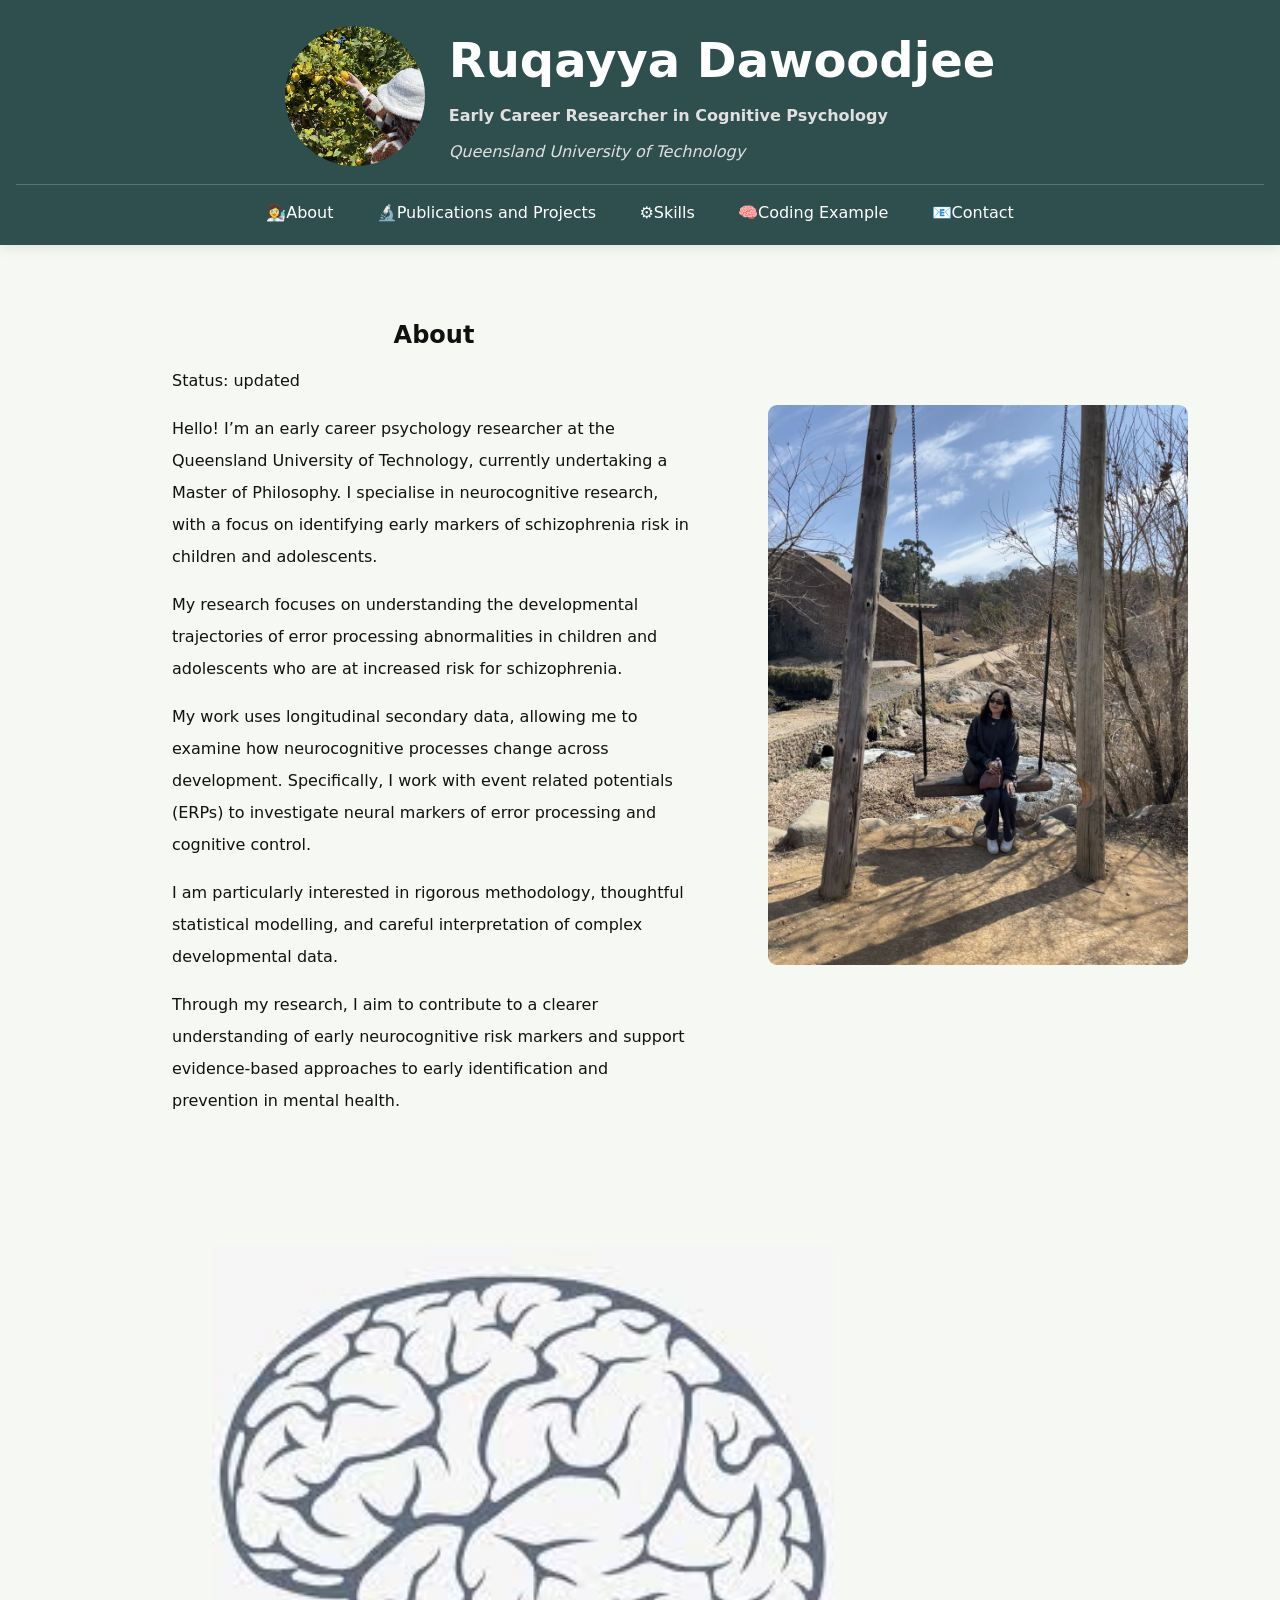
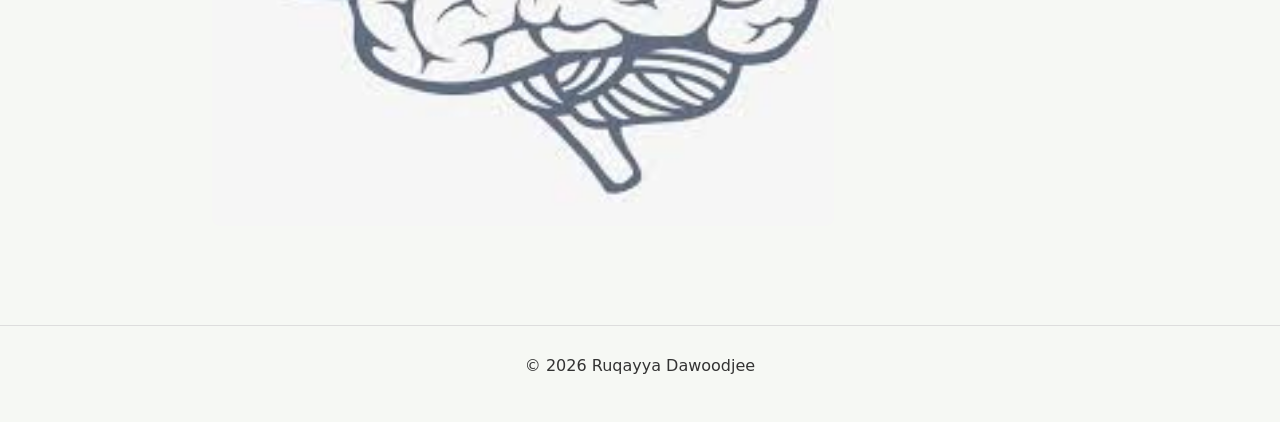
==== index.html @ 5868a836 "Add files via upload" ====
<!DOCTYPE html>
<html lang="en">
<head>
  <meta charset="UTF-8">
  <meta name="viewport" content="width=device-width, initial-scale=1.0">
  <title>Ruqayya Dawoodjee | Schizophrenia Identification Research</title>
  <link rel="stylesheet" href="style.css">
</head>

<body>

<!-- TOP PANE -->
<div class="top-pane">
  <header>
    <img src="headshot3.jpg" alt="Ruqayya Dawoodjee professional profile photo" class="headshot">
    <div class="header-text">
      <h1>Ruqayya Dawoodjee</h1>
      <p><strong>Early Career Researcher in Cognitive Psychology</strong></p>
      <p><em>Queensland University of Technology</em></p>
    </div>
  </header>

  <nav>
    <ul>
      <li><a href="my htmll.html">👩‍🔬About</a></li>
      <li><a href="Publications and Projects.html">🔬Publications and Projects</a></li>
      <li><a href="skills.html">⚙️Skills</a></li>
      <li><a href="quiz.html">🧠Coding Example</a></li>
      <li><a href="contact.html">📧Contact</a></li>
    </ul>
  </nav>
</div>

<!-- MAIN CONTENT -->
<main>
  <div class="about-layout">
  <figure>
    <img src="aboutme.jpg" alt="Research-related image or study visual">
    <figcaption></figcaption>
  </figure>

  <section id="about">

    <h2>About</h2>
    <p id="status">Status: updated</p>

    <p>
      Hello! I’m an early career psychology researcher at the Queensland University of Technology, currently undertaking a Master of Philosophy. I specialise in neurocognitive research, with a focus on identifying early markers of schizophrenia risk in children and adolescents.
    </p>

    <p>
      My research focuses on understanding the developmental trajectories of error processing abnormalities in children and adolescents who are at increased risk for schizophrenia.
    </p>

    <p>
      My work uses longitudinal secondary data, allowing me to examine how neurocognitive processes change across development. Specifically, I work with event related potentials (ERPs) to investigate neural markers of error processing and cognitive control.
    </p>

    <p>
      I am particularly interested in rigorous methodology, thoughtful statistical modelling, and careful interpretation of complex developmental data.
    </p>

    <p>
      Through my research, I aim to contribute to a clearer understanding of early neurocognitive risk markers and support evidence-based approaches to early identification and prevention in mental health.
    </p>




  <figure>
    <img src="brain.jpg" alt="Research-related image or study visual">
    <figcaption></figcaption>
  </figure>

</section>
</div>

</main>

<!-- FOOTER -->
<footer>
  <p>&copy; 2026 Ruqayya Dawoodjee</p>
</footer>

<script src="script.js"></script>

</body>
</html>
---- style.css ----
/* ---------------------------
   Base + Reset
--------------------------- */
*,
*::before,
*::after {
  box-sizing: border-box;
}

body {
  margin: 0;
  font-family: system-ui, -apple-system, "Segoe UI", Roboto, Arial, sans-serif;
  line-height: 2.0;
  color: #111;
  background: #F6F8F4;
}
html {
  scroll-behavior: smooth;
}

/* ---------------------------
   Layout
--------------------------- */
main {
  max-width: 1000px;
  width: 95%;
  margin: 0 auto;
  padding: 2rem;
}

section {
  margin-bottom: 2.5rem;
}

/* ---------------------------
   TYPOGRAPHY
--------------------------- */
h1, h2, h3 {
  line-height: 1.5;
  margin: 0 0 0.75rem 0;
}

h1 {
  font-size: 3rem;
}

h2 {
  font-size: 2.8 rem;
   text-align: center;
  margin-top: 2.5rem;
}

h3 {
  font-size: 1.3rem;
  margin-top: 1.25rem;
}

p {
  margin: 0 0 1rem 0;
}

/* ---------------------------
   TOP PANE (HEADER + NAV)
--------------------------- */
.top-pane {
  background: #2f4f4f;         /* green academic pane */
  color: white;
  border-radius: 0 0 1rem 1rem;
  padding: 1.5rem 1rem 1rem 1rem;
  box-shadow: 0 4px 12px rgba(0,0,0,0.08);
  width: 100%;
  margin: 0;              /* removes centering */
  border-radius: 0;       /* optional: makes it edge-to-edge */
  background: #2f4f4f;
}

/* ---------------------------
   HEADER inside pane
--------------------------- */
header {
  display: flex;
  align-items: center;
  justify-content: center;
  gap: 1.5rem;
  flex-wrap: wrap;
  text-align: left;
  margin-bottom: 1rem;
}

.headshot {
  width: 140px;
  height: 140px;
  border-radius: 50%;
  object-fit: cover;
}

.header-text {
  display: flex;
  flex-direction: column;
}

.header-text h1 {
  margin: 0;
  color: white;
}

.header-text p {
  margin: 0.25rem 0 0 0;
  color: #e0e0e0;
}

/* ---------------------------
   NAVIGATION (inside pane)
--------------------------- */
nav {
  border-top: 1px solid rgba(255,255,255,0.2);
  padding-top: 0.75rem;
}

nav ul {
  display: flex;
  justify-content: center;
  align-items: center;
  gap: 1.5rem;
  list-style: none;
  margin: 0;
  padding: 0;
  flex-wrap: wrap;
}

nav a {
  color: white;
  text-decoration: none;
  padding: 0.4rem 0.6rem;
  border-radius: 0.4rem;
  transition: background 0.2s ease;
  font-weight: 500;
}

nav a:hover {
  background: rgba(255,255,255,0.15);
}

/* ---------------------------
   LINKS (outside nav)
--------------------------- */
a {
  color: #0b57d0;
  text-decoration: underline;
  text-underline-offset: 0.2em;
}

/* ---------------------------
   ACCESSIBILITY
--------------------------- */
:focus-visible {
  outline: 3px solid #0b57d0;
  outline-offset: 3px;
}

/* ---------------------------
   BRAIN IMAGE (below content)
--------------------------- */
main > figure {
  margin-top: 2rem;
  text-align: center;
}

main > figure img {
  width: 60%;
  max-width: 500px;
  border-radius: 8px;
}


/* ---------------------------
   ABOUT SECTION LAYOUT (image + text)
--------------------------- */
.about-layout {
  display: flex;
  flex-direction: row-reverse;
  align-items: flex-start;
  gap: 2rem;
}

/* Image container */
.about-layout figure {
  margin-top: 8rem;/* mvoes image down */
  flex: 0 0 300px; /* controls image size */
}

/* Image styling */
.about-layout img {
  width: 140%;
  border-radius: 9px;
}

/* Text takes remaining space */
#about {
  flex: 1;
}


/* ---------------------------
   MOBILE RESPONSIVENESS
--------------------------- */
@media (max-width: 600px) {
  .about-layout {
    flex-direction: column;
  }

  .about-layout figure {
    width: 100%;
  }

  main > figure img {
    width: 90%;
  }
}
/* ---------------------------
   CARDS (projects/publications)
--------------------------- */
article,
#publications {
  border: 1px solid #adc5a1;
  border-radius: 0.75rem;
  padding: 0.9rem 1rem;     /* reduced */
  margin: 0.8rem auto;       /* reduced spacing */
  max-width: 900px;          /* key fix */
  background: #fafafa;
  transition: transform 0.2s ease, box-shadow 0.2s ease;
}
article:hover,
#publications:hover {
  transform: translateY(-2px);
  box-shadow: 0 6px 16px rgba(0,0,0,0.08);
}

/* ---------------------------
   FORMS
--------------------------- */
form {
  display: flex;
  flex-direction: column;
  gap: 1rem;
}

label {
  font-weight: 600;
  margin-bottom: 0.35rem;
}

input,
textarea {
  width: 100%;
  padding: 0.75rem;
  border: 1px solid #adc5a1;
  border-radius: 0.5rem;
  font: inherit;
}

/* ---------------------------
   BUTTONS
--------------------------- */
button {
  width: fit-content;
  padding: 0.75rem 1rem;
  border: none;
  border-radius: 0.6rem;
  background: #0b57d0;
  color: #fff;
  font: inherit;
  cursor: pointer;
}

button:hover {
  background: #0948ad;
}

button:active {
  transform: translateY(1px);
}

/* ---------------------------
   FOOTER
--------------------------- */
footer {
  width: 100%;
  margin: 0;
  padding: 1.5rem;    
  color: #333;
  text-align: center;
  border-top: 1px solid #ddd;
  border-radius: 0;
  background: #F6F8F4;

}

/* ---------------------------
   RESPONSIVE DESIGN
--------------------------- */
@media (max-width: 600px) {

  .top-pane {
    padding: 1rem;
  }

  header {
    flex-direction: column;
    text-align: center;
    gap: 1rem;
  }

  h1 {
    font-size: 1.6rem;
  }

  nav ul {
    gap: 0.75rem;
  }

  main {
    padding: 1rem;
  }
}
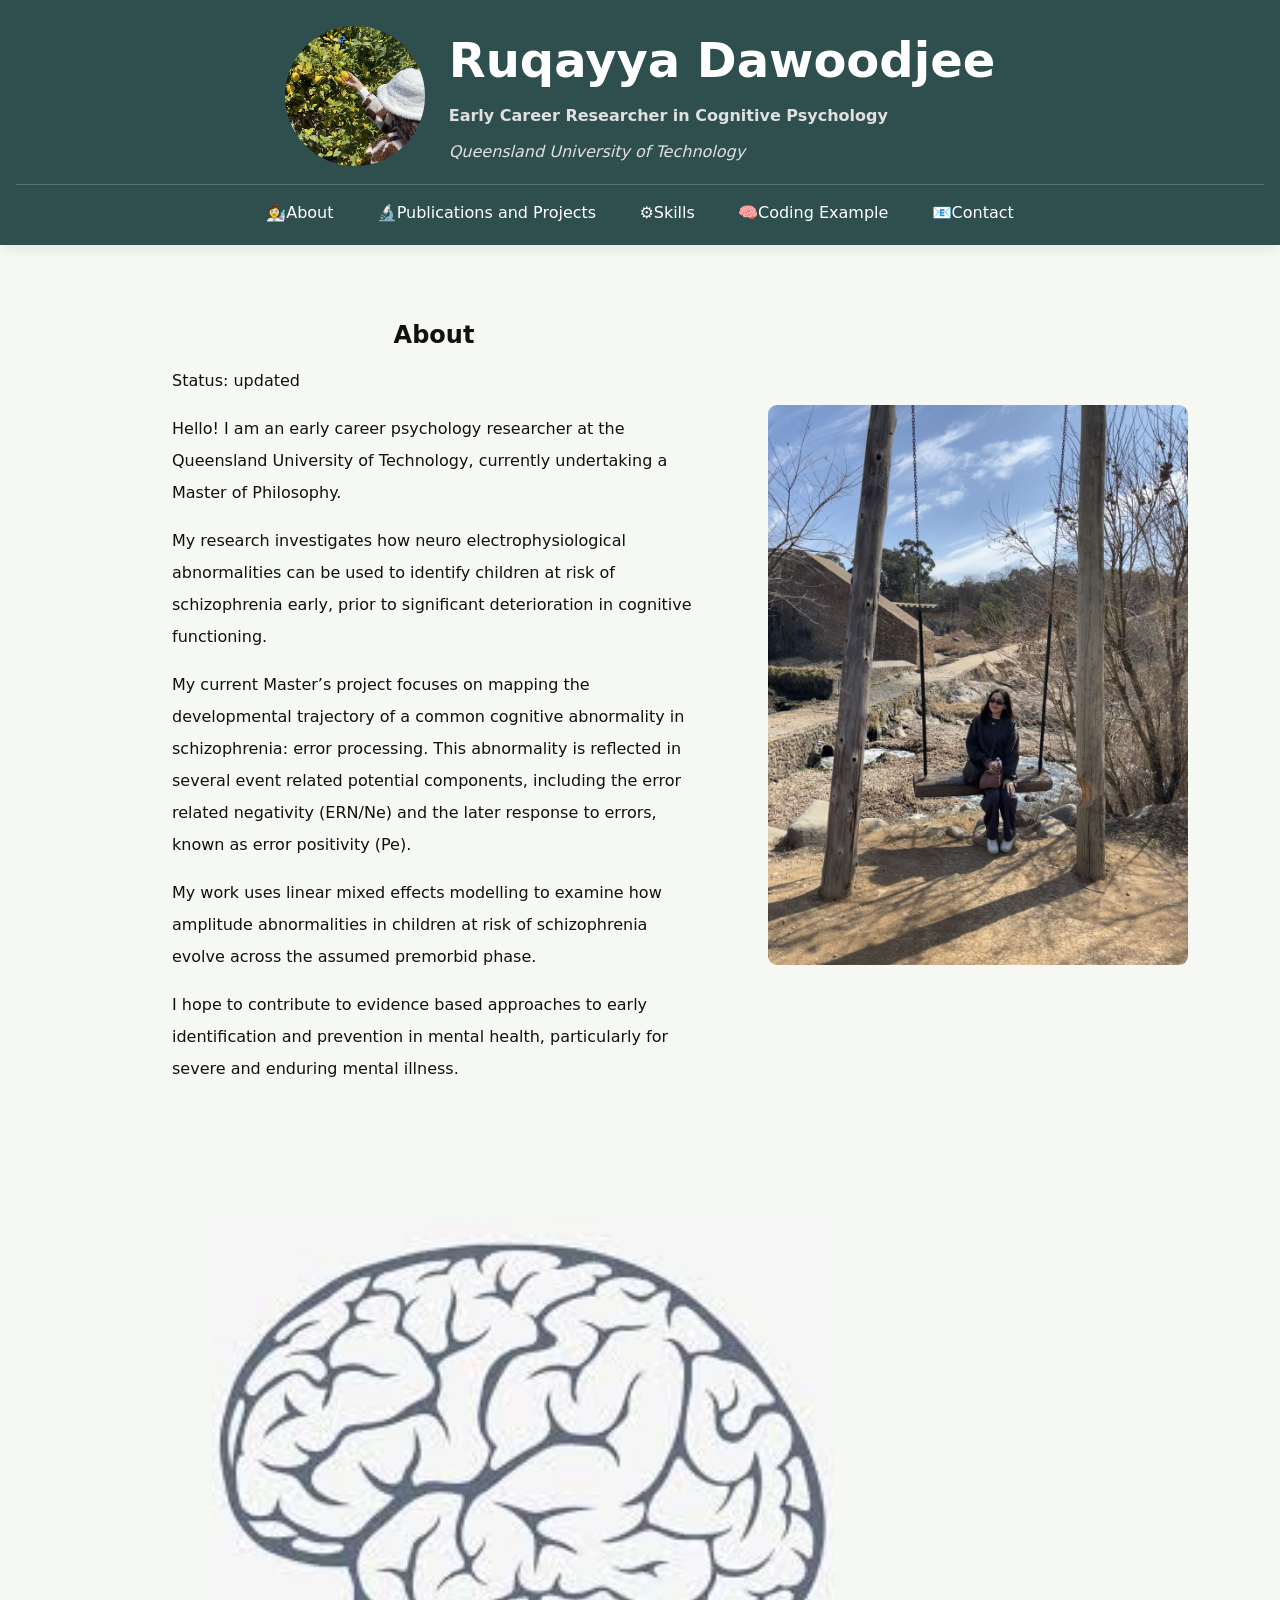
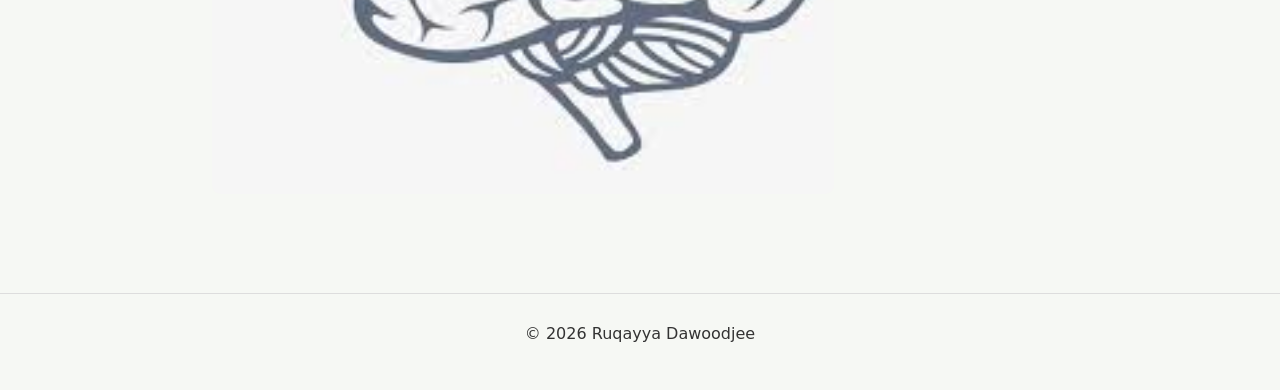
==== commit f79ee962: "Update index.html" ====
--- a/index.html
+++ b/index.html
@@ -22,7 +22,7 @@
 
   <nav>
     <ul>
-      <li><a href="my htmll.html">👩‍🔬About</a></li>
+      <li><a href="index.html">👩‍🔬About</a></li>
       <li><a href="Publications and Projects.html">🔬Publications and Projects</a></li>
       <li><a href="skills.html">⚙️Skills</a></li>
       <li><a href="quiz.html">🧠Coding Example</a></li>
@@ -45,23 +45,23 @@
     <p id="status">Status: updated</p>
 
     <p>
-      Hello! I’m an early career psychology researcher at the Queensland University of Technology, currently undertaking a Master of Philosophy. I specialise in neurocognitive research, with a focus on identifying early markers of schizophrenia risk in children and adolescents.
+    Hello! I am an early career psychology researcher at the Queensland University of Technology, currently undertaking a Master of Philosophy.  
     </p>
 
     <p>
-      My research focuses on understanding the developmental trajectories of error processing abnormalities in children and adolescents who are at increased risk for schizophrenia.
+     My research investigates how neuro electrophysiological abnormalities can be used to identify children at risk of schizophrenia early, prior to significant deterioration in cognitive functioning.
     </p>
 
     <p>
-      My work uses longitudinal secondary data, allowing me to examine how neurocognitive processes change across development. Specifically, I work with event related potentials (ERPs) to investigate neural markers of error processing and cognitive control.
+      My current Master’s project focuses on mapping the developmental trajectory of a common cognitive abnormality in schizophrenia: error processing. This abnormality is reflected in several event related potential components, including the error related negativity (ERN/Ne) and the later response to errors, known as error positivity (Pe).
     </p>
 
     <p>
-      I am particularly interested in rigorous methodology, thoughtful statistical modelling, and careful interpretation of complex developmental data.
+    My work uses linear mixed effects modelling to examine how amplitude abnormalities in children at risk of schizophrenia evolve across the assumed premorbid phase.
     </p>
 
     <p>
-      Through my research, I aim to contribute to a clearer understanding of early neurocognitive risk markers and support evidence-based approaches to early identification and prevention in mental health.
+      I hope to contribute to evidence based approaches to early identification and prevention in mental health, particularly for severe and enduring mental illness.
     </p>
 
 
@@ -85,4 +85,4 @@
 <script src="script.js"></script>
 
 </body>
-</html>+</html>
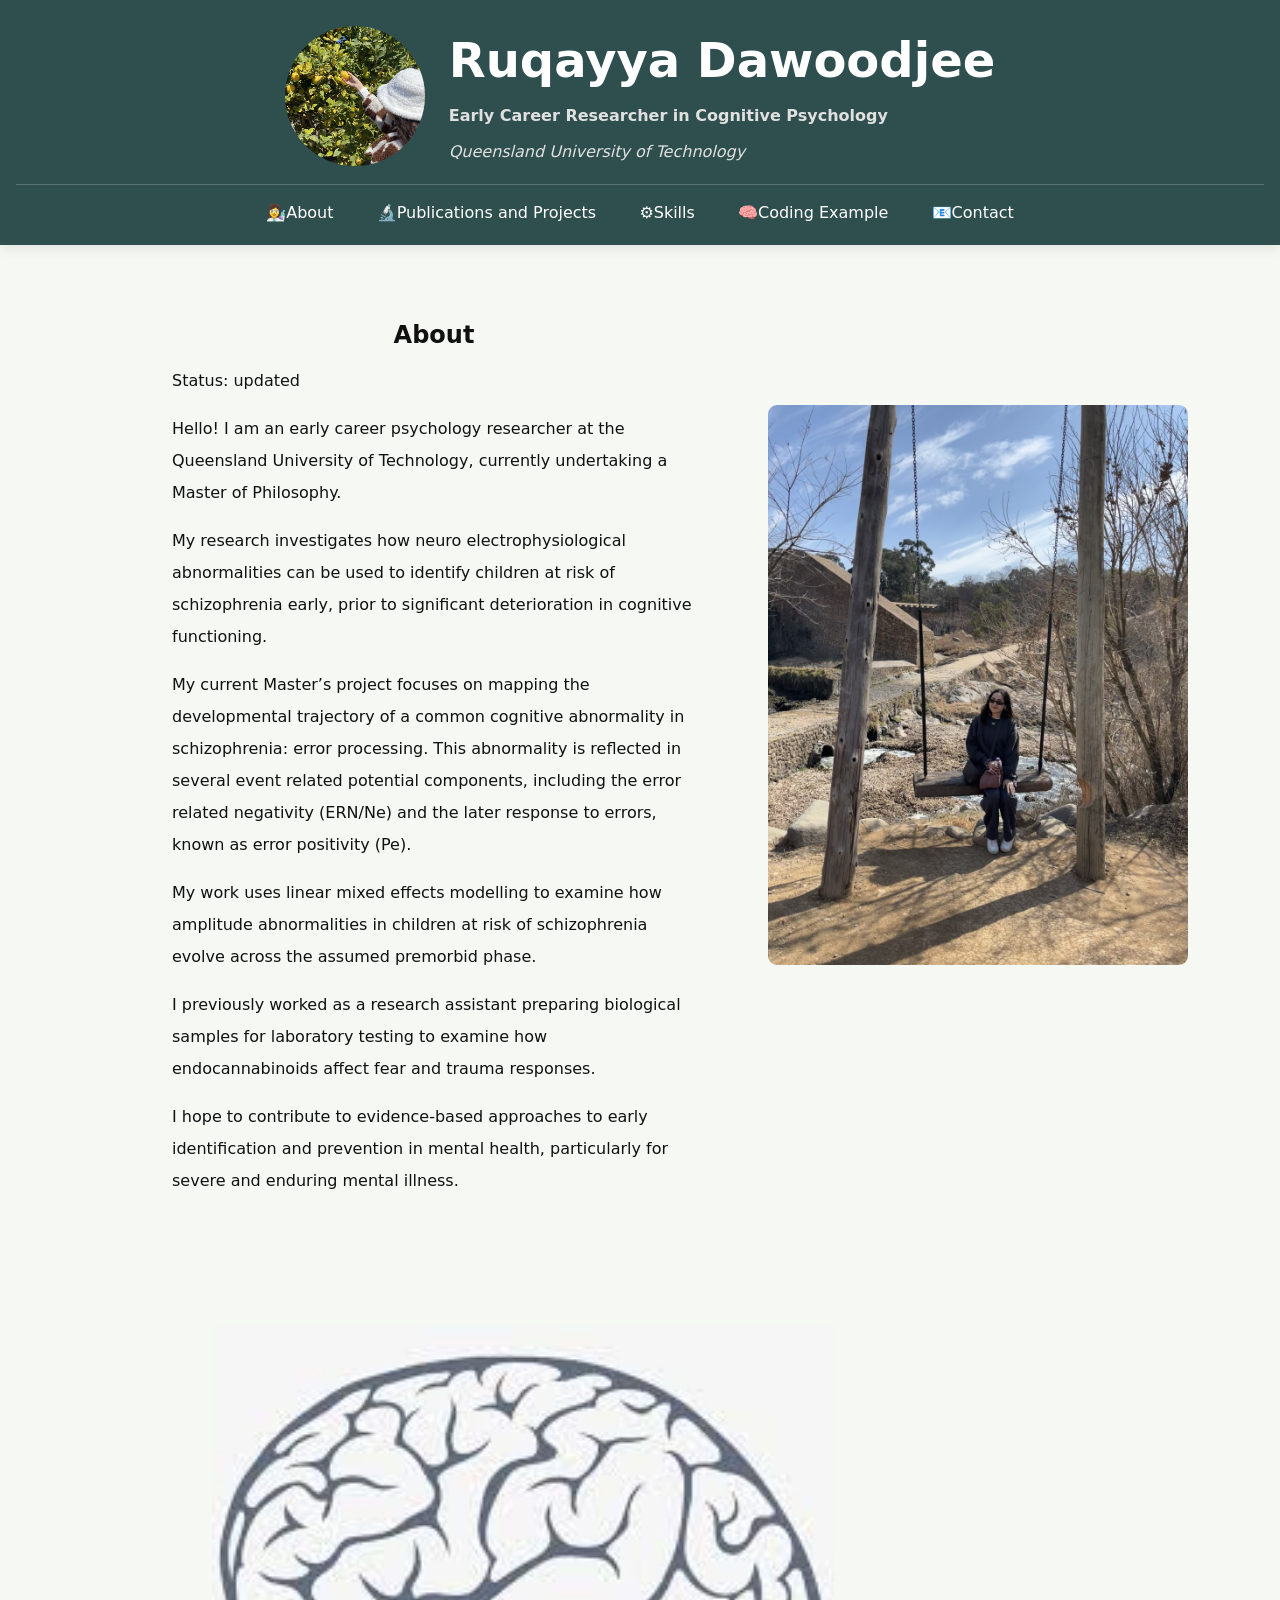
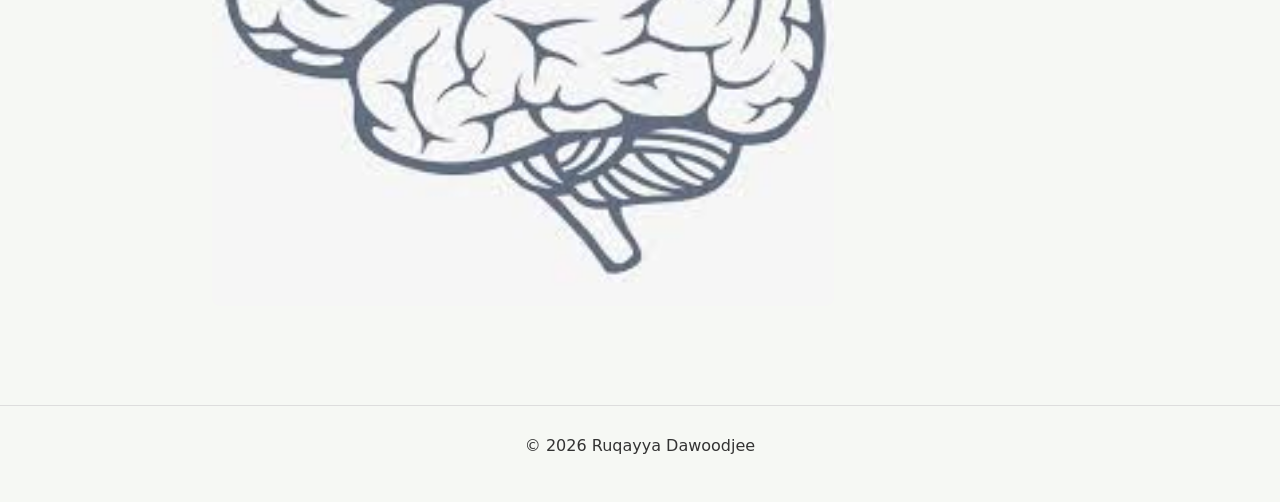
==== commit a08521f9: "Update index.html" ====
--- a/index.html
+++ b/index.html
@@ -53,15 +53,20 @@
     </p>
 
     <p>
-      My current Master’s project focuses on mapping the developmental trajectory of a common cognitive abnormality in schizophrenia: error processing. This abnormality is reflected in several event related potential components, including the error related negativity (ERN/Ne) and the later response to errors, known as error positivity (Pe).
+    My current Master’s project focuses on mapping the developmental trajectory of a common cognitive abnormality in schizophrenia: error processing. This abnormality is reflected in several event related potential components, including the error related negativity (ERN/Ne) and the later response to errors, known as error positivity (Pe).
     </p>
 
     <p>
-    My work uses linear mixed effects modelling to examine how amplitude abnormalities in children at risk of schizophrenia evolve across the assumed premorbid phase.
+     My work uses linear mixed effects modelling to examine how amplitude abnormalities in children at risk of schizophrenia evolve across the assumed premorbid phase.
+      
+    </p>
+      <p>
+  I previously worked as a research assistant preparing biological samples for laboratory testing to examine how endocannabinoids affect fear and trauma responses.
     </p>
 
+
     <p>
-      I hope to contribute to evidence based approaches to early identification and prevention in mental health, particularly for severe and enduring mental illness.
+    I hope to contribute to evidence-based approaches to early identification and prevention in mental health, particularly for severe and enduring mental illness.
     </p>
 
 
